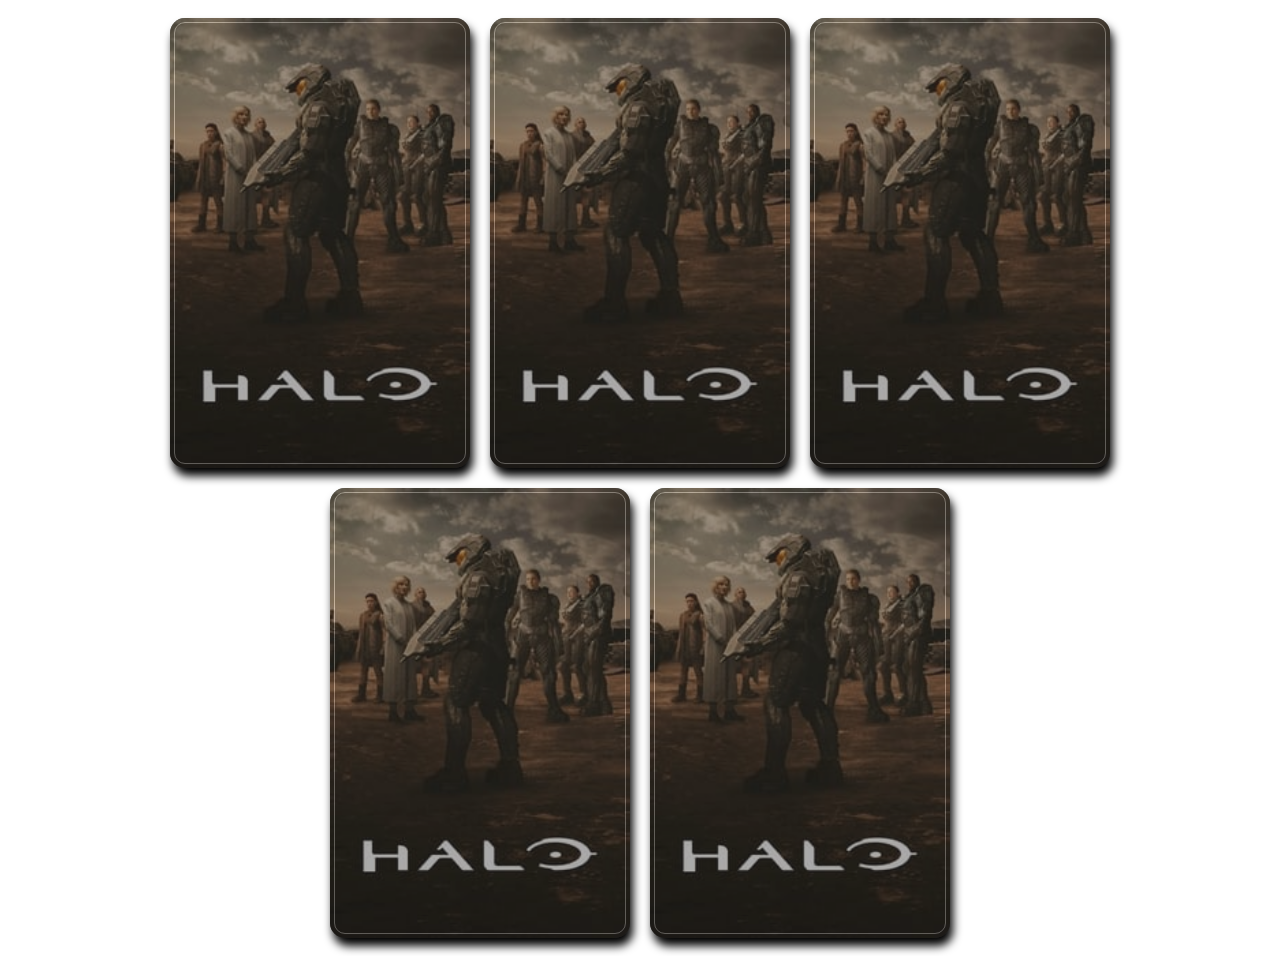
==== funkytoad.html @ cedb7ed2 "New page & images with css code" ====
<!DOCTYPE html>
<html>

    <head>
        <title>FunkyToad</title>
        <link rel="stylesheet" type="text/css" href="./css/funkytoad.css"/>
        <meta name="viewport" conent="width=device-width, initial-scale=1.0"/>
    </head>
    
    <body>
        <div class="card-container">

            <div class="card">
                <img src="./images/halo.jpg" alt="Halo" class="card-image"/>
                <div class="card-info"><h3>HALO</h3></div>

            </div>
            
            <div class="card">
                <img src="./images/halo.jpg" alt="Halo" class="card-image"/>
                <div class="card-info"><h3>HALO</h3></div>
            </div>
            
            <div class="card">
                <img src="./images/halo.jpg" alt="Halo" class="card-image"/>
                <div class="card-info"><h3>HALO</h3></div>

            </div>
            
            <div class="card">
                <img src="./images/halo.jpg" alt="Halo" class="card-image"/>
                <div class="card-info"><h3>HALO</h3></div>

            </div>
            
            <div class="card">
                <img src="./images/halo.jpg" alt="Halo" class="card-image"/>
                <div class="card-info"><h3>HALO</h3></div>

            </div>
        </div>
    </body>
    </html>
---- css/funkytoad.css ----
.container {
  display: grid;
  grid-template-columns: repeat(5, 1fr);
  grid-template-rows: auto;
  grid-gap: 10px;
}

.div1 {
  grid-column: 1/3;
  grid-row: 1/5;
  width: 300px;
  height: 200px;
  border: 2px solid blue;
  box-sizing: border-box;
}

.div2 {
  grid-column: 2/5;
  grid-row: 2/5;
  width: 500px;
  height: 200px;
  border: 2px solid red;
  box-sizing: border-box;
}

.card-container {
  display: flex;
  place-content: center;
  flex-wrap: wrap;
}

.card {
  width: 300px;
  height: 450px;
  border-radius: 15px;
  position: relative;
  outline: 1px solid rgb(255, 255, 255, 0.8);
  outline-offset: -5px;
  box-shadow: 3px 8px 10px black;
  overflow: hidden;
  background-color: #333;
  margin: 10px;
}

.card-image {
  position: absolute;
  width: 100%;
  height: 100%;
  object-fit: cover;
  opacity: 0.6;
}

.card:hover .card-image {
  transform: scale(1.2);
  transition: transform 1s;
  filter: blur(3px);
}

.card-info {
  position: absolute;
  bottom: 0;
  width: 100%;
  height: 20%;
  background-color: rgb(0, 0, 0, 0.5);
  color: white;
  font-size: 1.5rem;
  opacity: 0;
}

.card:hover .card-info {
  opacity: 1;
  transition: 1s;
}
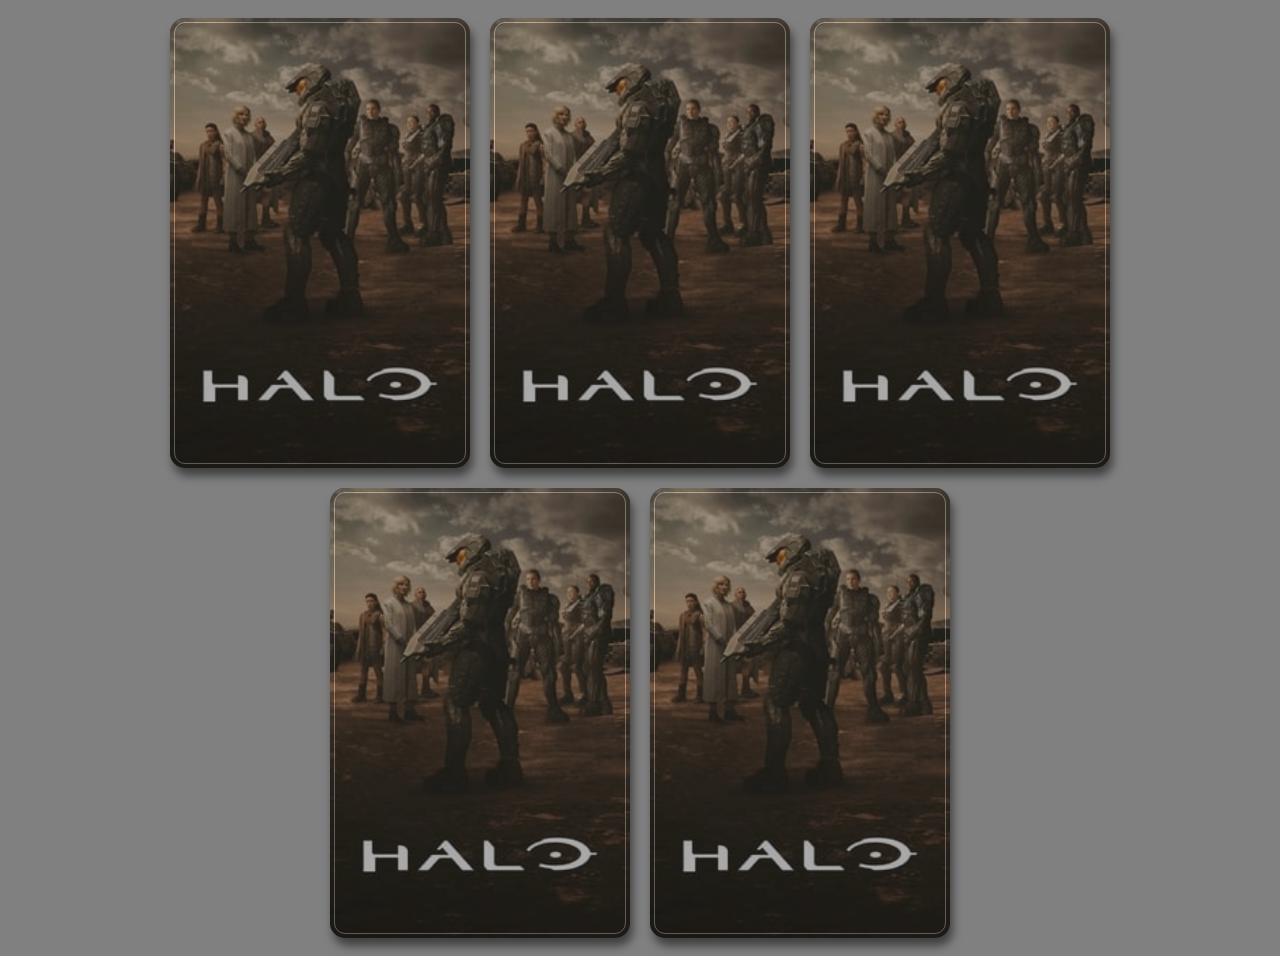
==== commit 7a3a9d10: "Fixed content on homepage, experimented with a image and some other content." ====
--- a/funkytoad.html
+++ b/funkytoad.html
@@ -3,7 +3,7 @@
 
     <head>
         <title>FunkyToad</title>
-        <link rel="stylesheet" type="text/css" href="./css/funkytoad.css"/>
+        <link rel="stylesheet" type="text/css" href="./css/styles.css"/>
         <meta name="viewport" conent="width=device-width, initial-scale=1.0"/>
     </head>
     
@@ -12,13 +12,17 @@
 
             <div class="card">
                 <img src="./images/halo.jpg" alt="Halo" class="card-image"/>
-                <div class="card-info"><h3>HALO</h3></div>
-
+                <div class="card-info"><h3>HALO</h3>
+                    <button>CLICK ME</button>
+                </div>
             </div>
             
             <div class="card">
                 <img src="./images/halo.jpg" alt="Halo" class="card-image"/>
-                <div class="card-info"><h3>HALO</h3></div>
+                <div class="card-info"><h3>HALO</h3>
+                        <a href="patrick.html" target="_blank" class="btn">Hello</a>
+            </div>
+                
             </div>
             
             <div class="card">
--- a/css/styles.css
+++ b/css/styles.css
@@ -0,0 +1,232 @@
+h1 {
+  color: black;
+  text-align: center;
+  margin: 10px 100px 100px 100px;
+  border-radius: 5px;
+  border: 5px silver;
+  border-style: ridge;
+}
+body {
+  background-color: gray;
+}
+
+.row::after {
+  content: "";
+  clear: both;
+  display: table;
+}
+.column {
+  float: left;
+  width: 33.33%;
+  padding: 5px;
+}
+
+.titles {
+  background-image: url("https://github.com/Gaztly/MyWebsite/blob/master/images/img-home.jpg?raw=true");
+  border-image-width: auto;
+  background-repeat: no-repeat;
+  height: 800px;
+  background-size: cover;
+}
+.img2 {
+  background-image: url("https://github.com/Gaztly/MyWebsite/blob/master/images/img-2.jpg?raw=true");
+  border-image-width: 500px;
+  background-size: 1600px 1920px;
+}
+#fonts {
+  color: white;
+  text-align: center;
+  border-radius: 5px;
+  width: 50%;
+  margin-left: 25%;
+  font-size: xx-large;
+  margin-top: 150px;
+  background-color: #333;
+}
+
+.aside {
+  width: 20%;
+  padding-left: 0px;
+  margin-left: 200px;
+  float: right;
+  text-align: center;
+  font-style: italic;
+}
+
+.aside-image {
+  width: 100%;
+  height: 100%;
+  padding-bottom: 0px;
+  object-fit: cover;
+  opacity: 0.7;
+  filter: blur(4px);
+  box-shadow: 3px 8px 8px rgb(8, 8, 8);
+  border-radius: 10px;
+}
+
+.aside:hover .aside-image {
+  transform-origin: 150%;
+  transform: scale(3);
+  transition: all 2s;
+  filter: blur(0px);
+  border-radius: 40px;
+  opacity: 1;
+}
+p {
+  background-color: rgb(255, 255, 255, 0.5);
+  color: black;
+  width: fit-content;
+}
+
+.navbar {
+  overflow: auto;
+  background-color: #333;
+  position: fixed;
+  top: 0;
+  width: 90%;
+  margin-top: 0px;
+  margin-left: 65px;
+  justify-content: space-evenly;
+  max-width: 100%;
+}
+.navbar a {
+  float: left;
+  display: block;
+  color: #f2f2f2;
+  text-align: center;
+  width: 20%;
+  padding: 14px 16px;
+  text-decoration: none;
+  font-size: 16px;
+  font-weight: bold;
+}
+
+.navbar a:hover {
+  background-color: #ddd;
+  color: black;
+  transition: all 1.5s;
+}
+
+.patrick {
+  display: flex;
+  flex-wrap: wrap;
+  justify-content: space-evenly;
+}
+
+.container {
+  display: grid;
+  grid-template-columns: repeat(5, 1fr);
+  grid-template-rows: auto;
+  grid-gap: 10px;
+}
+
+.div1 {
+  grid-column: 1/3;
+  grid-row: 1/5;
+  width: 300px;
+  height: 200px;
+  border: 2px solid blue;
+  box-sizing: border-box;
+}
+
+.div2 {
+  grid-column: 2/5;
+  grid-row: 2/5;
+  width: 500px;
+  height: 200px;
+  border: 2px solid red;
+  box-sizing: border-box;
+}
+
+.card-container {
+  display: flex;
+  place-content: center;
+  flex-wrap: wrap;
+}
+
+.card {
+  width: 300px;
+  height: 450px;
+  border-radius: 15px;
+  position: relative;
+  outline: 1px solid rgb(255, 255, 255, 0.8);
+  outline-offset: -5px;
+  box-shadow: 3px 8px 10px rgb(0, 0, 0, 0.5);
+  overflow: hidden;
+  background-color: #333;
+  margin: 10px;
+}
+
+.card:hover {
+  box-shadow: 9px 20px 30px rgb(0, 0, 0, 1);
+  transition: box-shadow 1s;
+}
+
+.card-image {
+  position: absolute;
+  width: 100%;
+  height: 100%;
+  object-fit: cover;
+  opacity: 0.6;
+}
+
+.card:hover .card-image {
+  transform: scale(1.2);
+  transition: transform 1s;
+  transform: translateY(-20%);
+  filter: blur(3px);
+}
+
+.card-info {
+  position: absolute;
+  bottom: 0;
+  width: 100%;
+  height: 20%;
+  background-color: rgb(0, 0, 0, 0.5);
+  color: white;
+  font-size: 1.5rem;
+  opacity: 0;
+  text-align: center;
+  transform: translateY(100%);
+}
+
+.card:hover .card-info {
+  opacity: 1;
+  transition: all 1s;
+  transform: translateY(0%);
+}
+
+.btn {
+  color: white;
+  position: absolute;
+  width: 20%;
+  height: 20%;
+  bottom: 0;
+  left: 40%;
+  background-color: #555;
+  cursor: pointer;
+  font-size: 16px;
+  border-radius: 10px;
+  transform: translateY(-40%);
+  outline: 2px solid white;
+}
+
+.btn:hover {
+  background-color: black;
+}
+
+@media screen and (max-width: 768px) {
+  .card {
+    width: 200px;
+    height: auto;
+    aspect-ratio: 2/3;
+  }
+}
+
+@media screen and (max-width: 320px) {
+  .card {
+    width: 120px;
+    height: auto;
+    aspect-ratio: 2/3;
+  }
+}
